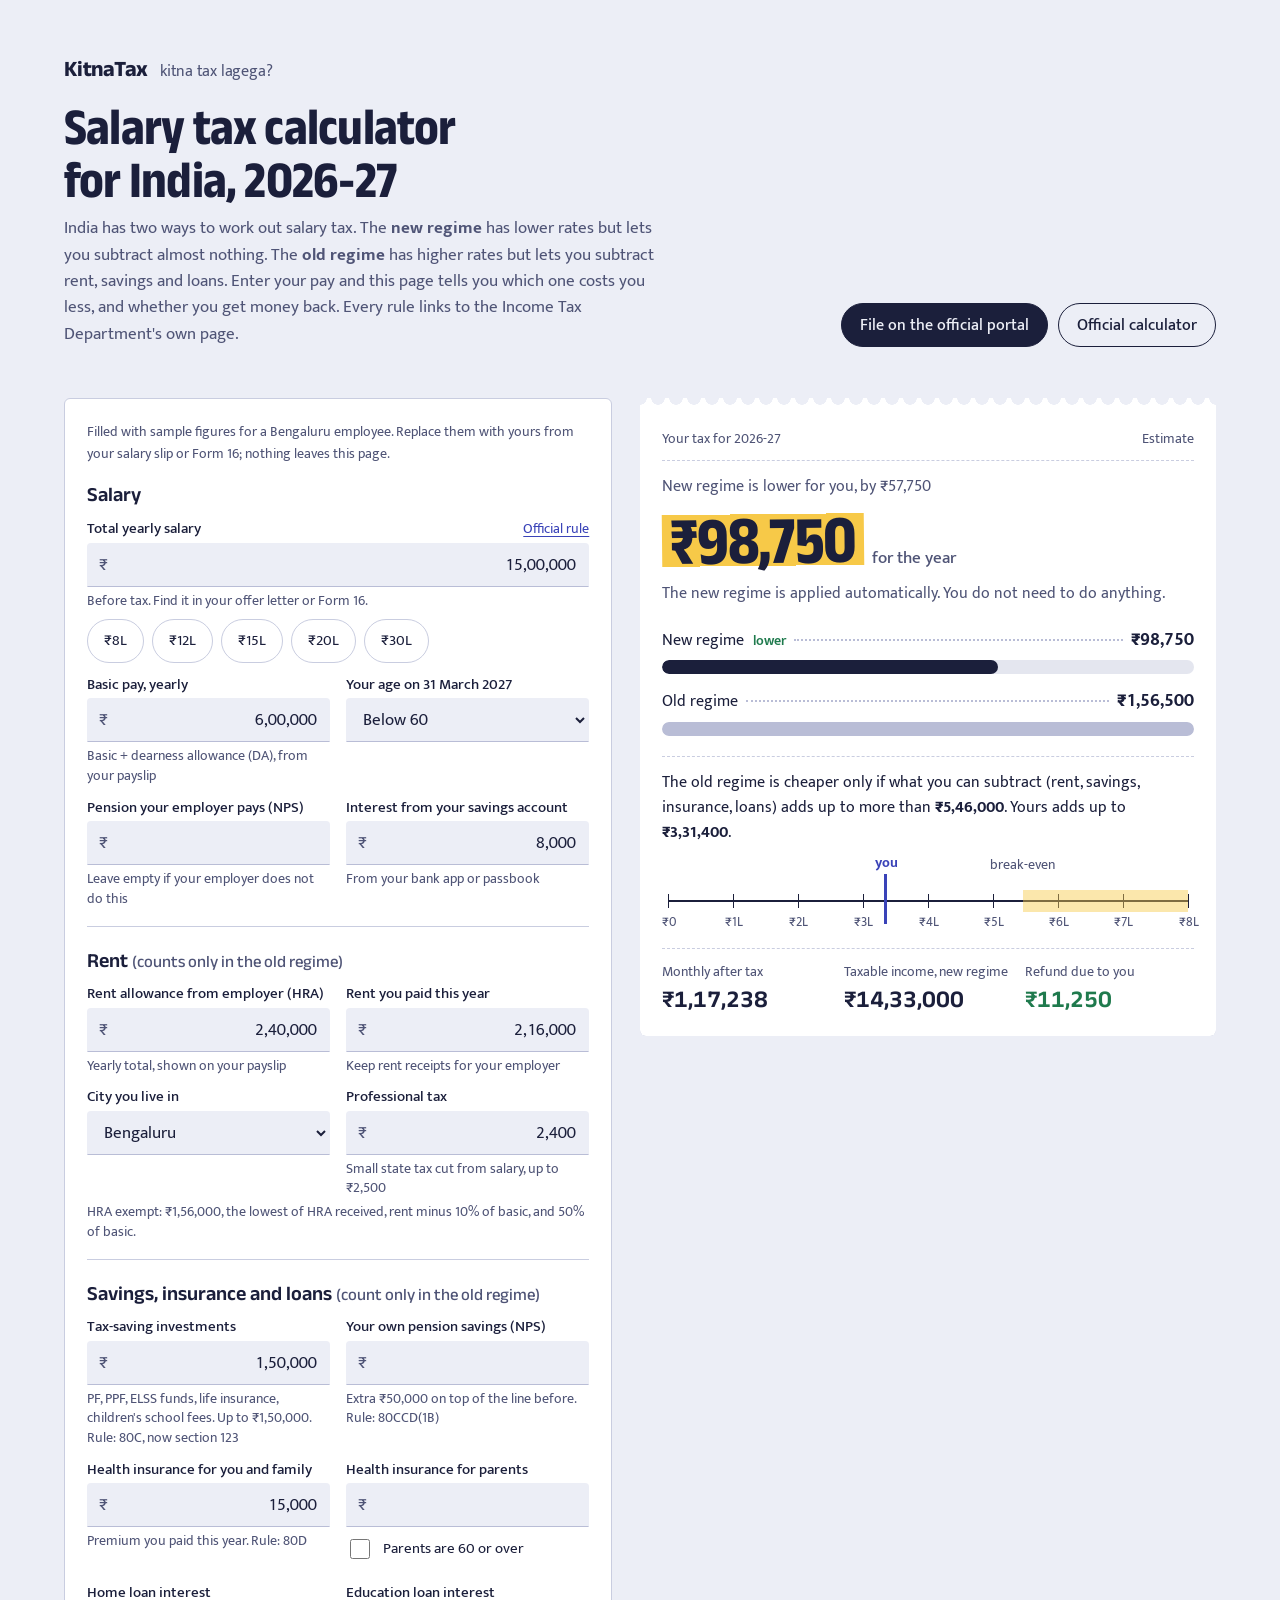
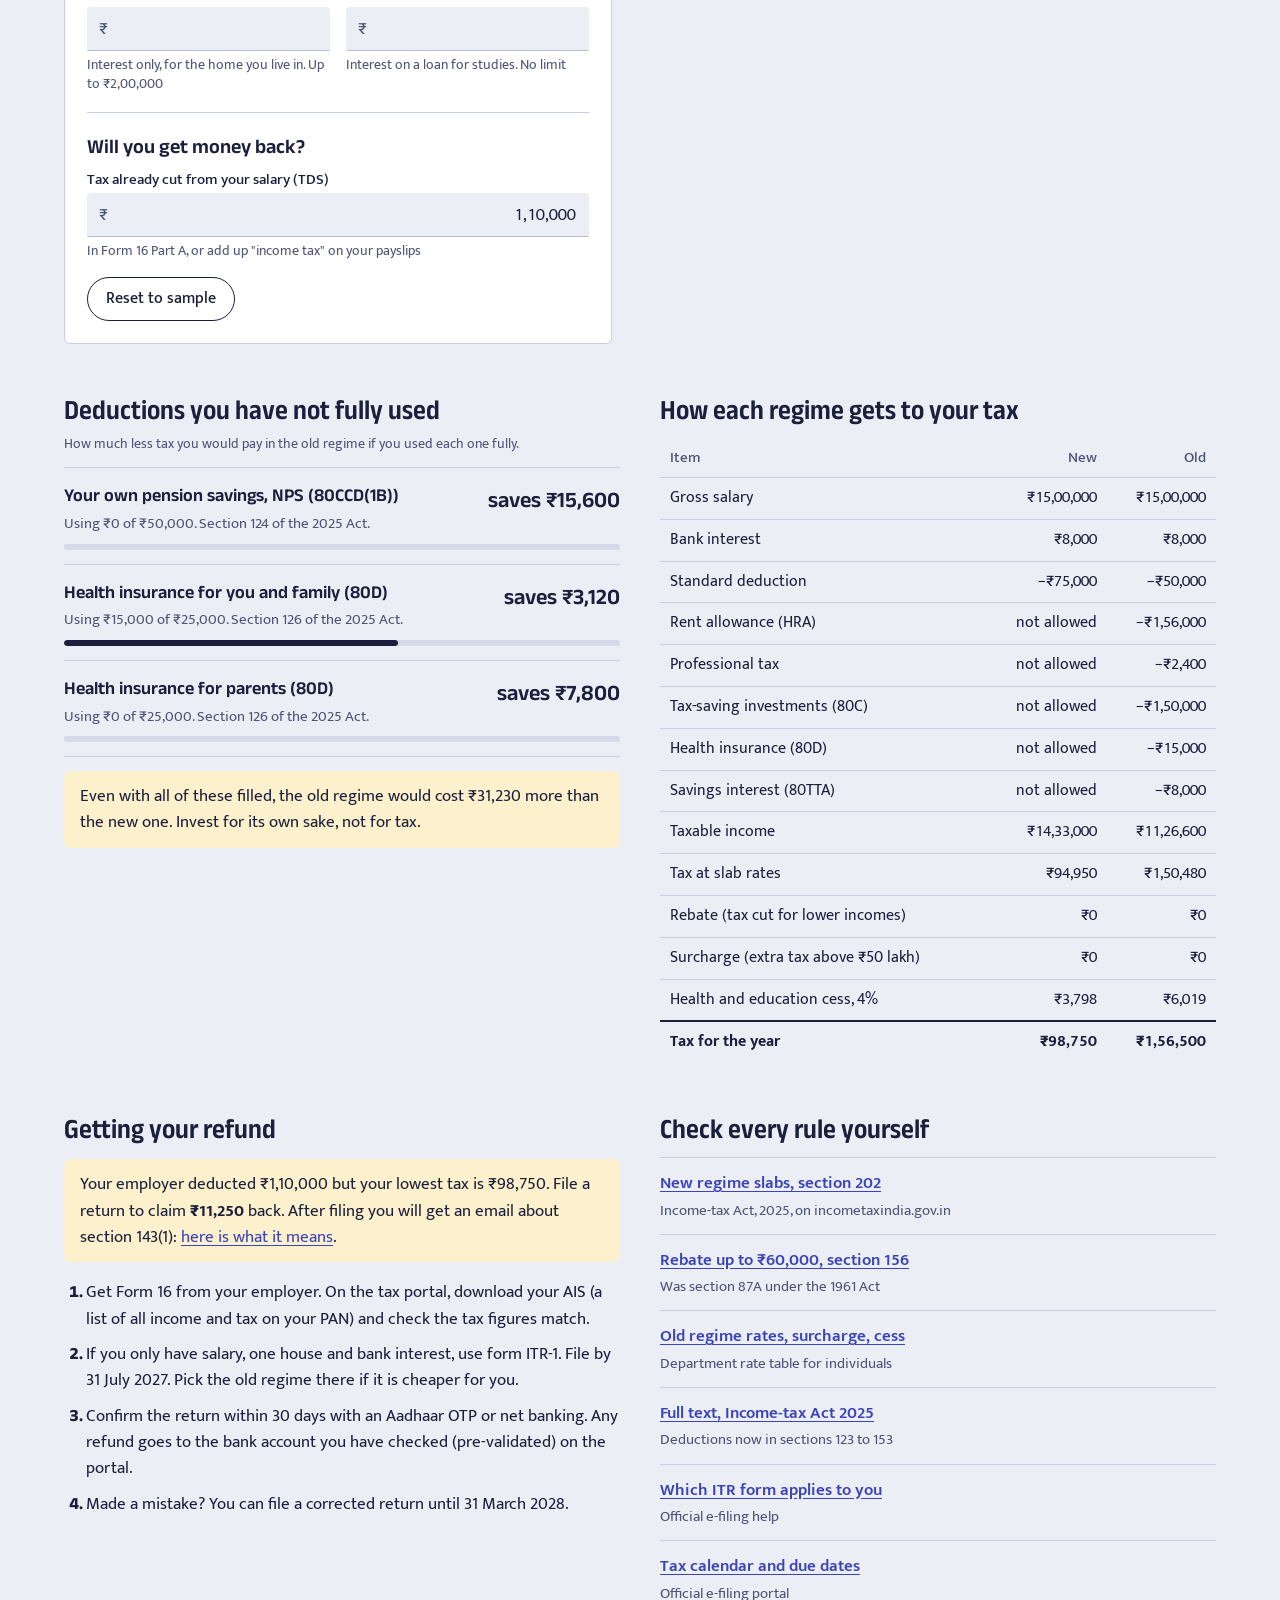
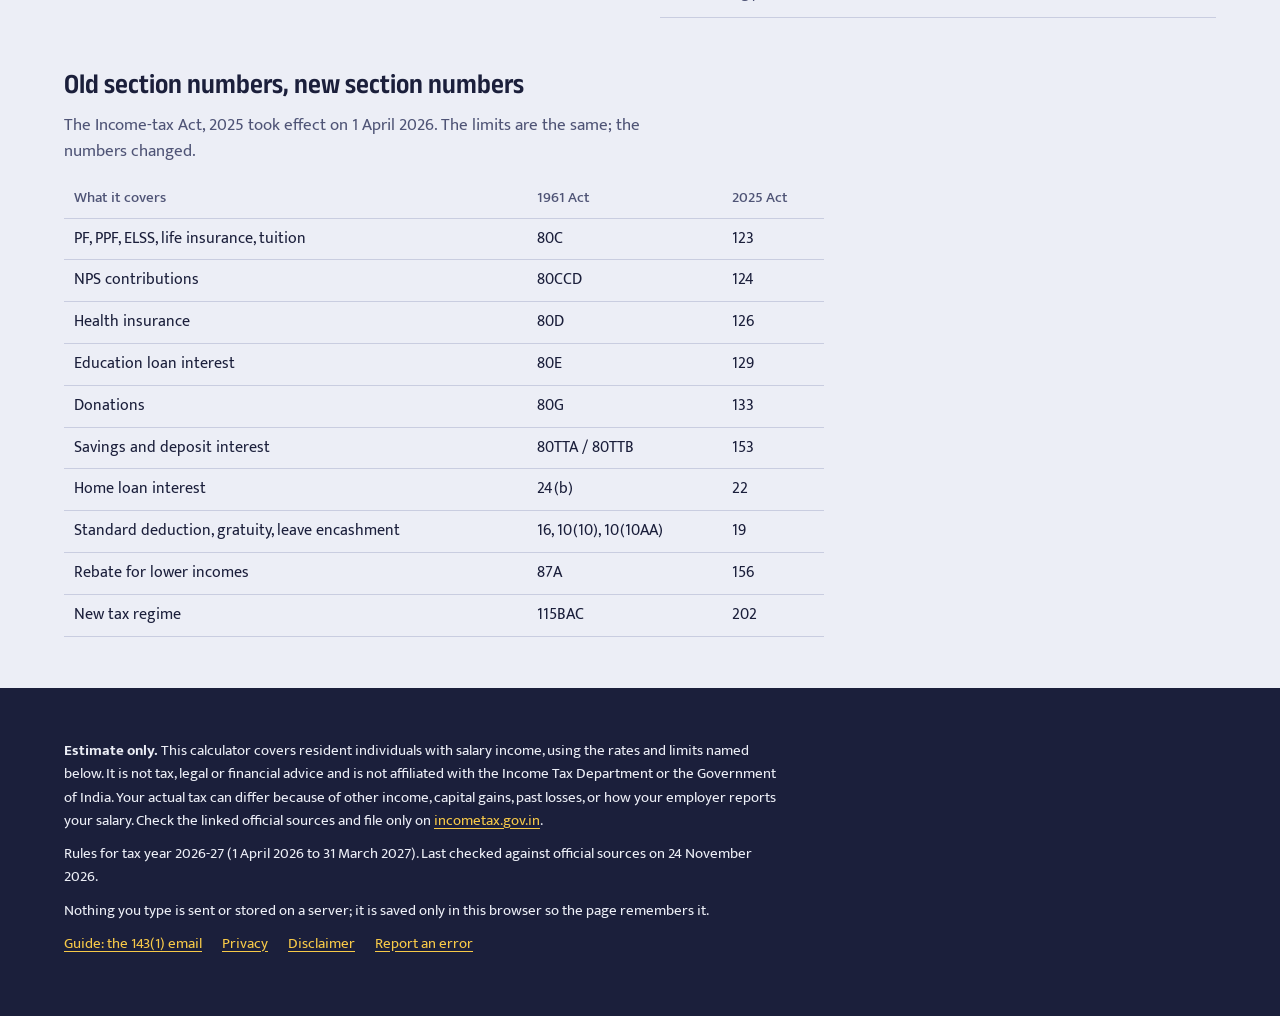
==== index.html @ e837cdbf "Launch KitnaTax: salary tax calculator for India, 2026-27 Static site: new vs old regime calculator," ====
<!DOCTYPE html>
<html lang="en-IN">
<head>
<meta charset="utf-8">
<meta name="viewport" content="width=device-width, initial-scale=1">
<title>KitnaTax: salary tax calculator 2026-27</title>
<meta name="description" content="Income tax calculator for salaried people in India, tax year 2026-27. Compare old and new regime, find deductions you are missing, check your refund. Every rule linked to the official source.">
<link rel="canonical" href="https://kitnatax.pages.dev/">
<link rel="icon" href="assets/favicon.svg" type="image/svg+xml">
<meta name="theme-color" content="#1b1f3b">
<meta property="og:type" content="website">
<meta property="og:site_name" content="KitnaTax">
<meta property="og:title" content="Salary tax calculator for India, 2026-27: old vs new regime">
<meta property="og:description" content="Which regime costs you less, which deductions you are missing, and whether you get a refund. Every rule linked to the official source.">
<meta property="og:url" content="https://kitnatax.pages.dev/">
<meta name="twitter:card" content="summary">
<!-- Google Search Console: paste the verification tag here at launch, e.g. <meta name="google-site-verification" content="..."> -->
<script type="application/ld+json">{"@context":"https://schema.org","@type":"WebApplication","name":"KitnaTax","url":"https://kitnatax.pages.dev/","applicationCategory":"FinanceApplication","operatingSystem":"Any","offers":{"@type":"Offer","price":"0","priceCurrency":"INR"},"description":"Income tax calculator for salaried people in India: old vs new regime, deductions, refund check."}</script>
<link rel="preload" href="assets/fonts/mukta-latin-400-normal.woff2" as="font" type="font/woff2" crossorigin>
<link rel="stylesheet" href="assets/fonts.css">
<style>
/* VOICE work: a money tool for Indian salaried people, exact and calm
   IDEA a salary slip: the live result is printed as a payslip with a perforated edge, dotted leaders and one highlighter stroke
   PICTURE the slip comparing both regimes, plus the break-even ruler showing where your deductions sit
   COLOUR lavender-grey ground (the ₹100 note), white slip, indigo ink, ₹200-note yellow as the single highlighter
   TYPE Anek Latin (Ek Type, Mumbai) for headings and figures, Mukta (Ek Type) for text
   LAYOUT laptop: inputs left, slip right and sticky; phone: title, slip, inputs */
:root{color-scheme:light dark;--bg:light-dark(#eceef6,#151729);--ink:light-dark(#1b1f3b,#e8e9f4);--panel:light-dark(#ffffff,#1f2238);--line:light-dark(#c9cde0,#373b5c);--mute:light-dark(#4f5476,#a9adc9);--hl:light-dark(#f7c948,#c99a12);--hlInk:#1b1f3b;--accInk:light-dark(#3a43b8,#a9b0ff);--quiet:light-dark(#b9bdd6,#4a4f75);--good:light-dark(#1f7a4d,#6fd3a0);--bad:light-dark(#b3261e,#ff8f86)}
:root[data-theme=light]{color-scheme:light}:root[data-theme=dark]{color-scheme:dark}
*{box-sizing:border-box;min-width:0}
html{scroll-padding-top:24px}
body{margin:0;background:var(--bg);color:var(--ink);font:17px/1.55 Mukta,"Anek Latin",system-ui,-apple-system,"Segoe UI",sans-serif;overflow-x:clip}
a{color:var(--accInk);text-underline-offset:3px}
.band{padding:clamp(24px,4vw,56px) max(5vw,16px)}
.wrap{max-width:1240px;margin:0 auto}
header.band{padding-bottom:0}
h1,h2,h3,.big,.figs b,.opp .amt,legend{font-family:"Anek Latin",Mukta,"Anek Latin",system-ui,sans-serif}
.brand{font-family:"Anek Latin",Mukta,sans-serif;font-weight:700;font-size:22px;margin:0 0 14px;letter-spacing:-.01em}
.brand span{font-family:Mukta,sans-serif;font-weight:400;font-size:16px;color:var(--mute);margin-left:8px}
h1{font-size:clamp(34px,4.6vw,52px);font-weight:700;font-stretch:88%;line-height:1.02;letter-spacing:-.015em;margin:0 0 10px;text-wrap:balance;max-width:16ch}
h2{font-size:28px;font-weight:600;font-stretch:90%;line-height:1.1;margin:0 0 12px;text-wrap:balance}
h3{font-size:18px;font-weight:600;margin:0 0 2px}
.lede{max-width:60ch;margin:0;color:var(--mute)}
.top{display:flex;flex-wrap:wrap;justify-content:space-between;align-items:end;gap:16px 32px}
.portal{display:flex;flex-wrap:wrap;gap:10px}
.btn{display:inline-flex;align-items:center;min-height:44px;padding:0 18px;border-radius:22px;border:1.5px solid var(--ink);color:var(--ink);text-decoration:none;font:500 16px Mukta,"Anek Latin",system-ui,sans-serif;background:transparent;cursor:pointer}
.btn.solid{background:var(--ink);color:var(--bg)}
.btn:hover{background:color-mix(in srgb,var(--ink) 8%,transparent)}
.btn.solid:hover{background:color-mix(in srgb,var(--ink) 85%,var(--bg))}
.btn:focus-visible,input:focus-visible,select:focus-visible,a:focus-visible,button:focus-visible{outline:3px solid var(--accInk);outline-offset:2px}
.tool{display:grid;grid-template-columns:minmax(0,1fr) minmax(0,1.05fr);gap:28px;align-items:start}
.panel{background:var(--panel);border-radius:6px;padding:22px}
form.panel{border:1px solid var(--line)}
fieldset{border:0;margin:0 0 18px;padding:0 0 18px;border-bottom:1px solid var(--line)}
fieldset:last-of-type{border-bottom:0;margin-bottom:0;padding-bottom:0}
legend{font-weight:600;font-size:20px;padding:0;margin-bottom:8px}
.grid2{display:grid;grid-template-columns:repeat(2,minmax(0,1fr));gap:12px 16px}
label{display:block;font-size:15px;font-weight:500;line-height:1.3}
.lab{display:flex;justify-content:space-between;gap:8px;align-items:baseline}
.lab a{font-size:14px;font-weight:400;white-space:nowrap}
.field{position:relative;margin-top:4px}
.field span{position:absolute;left:12px;top:50%;transform:translateY(-50%);color:var(--mute)}
input[type=text],select{width:100%;min-height:44px;font:17px Mukta,"Anek Latin",system-ui,sans-serif;color:var(--ink);background:var(--bg);border:1px solid transparent;border-bottom:1.5px solid var(--quiet);border-radius:4px 4px 0 0;padding:6px 12px;font-variant-numeric:tabular-nums}
input[type=text]:hover,select:hover{border-bottom-color:var(--ink)}
.field input{padding-left:28px;text-align:right}
.hint{font-size:14px;color:var(--mute);margin:4px 0 0;line-height:1.4}
.presets{display:flex;flex-wrap:wrap;gap:8px;margin-top:8px}
.presets button{min-height:44px;padding:0 16px;border-radius:22px;border:1px solid var(--line);background:transparent;color:var(--ink);font:15px Mukta,"Anek Latin",system-ui,sans-serif;cursor:pointer}
.presets button:hover{border-color:var(--ink)}
.check{display:flex;gap:10px;align-items:center;min-height:44px;font-size:15px;font-weight:400}
.check input{width:20px;height:20px;accent-color:var(--ink)}
.sample{font-size:14px;color:var(--mute);margin:0 0 14px}
.readout{position:sticky;top:16px;padding-top:30px;filter:drop-shadow(0 1px 0 var(--line)) drop-shadow(0 10px 24px color-mix(in srgb,var(--ink) 10%,transparent));-webkit-mask:radial-gradient(circle 7px at 9px 0,transparent 6.5px,#000 7px) -9px 0/18px 100% repeat-x;mask:radial-gradient(circle 7px at 9px 0,transparent 6.5px,#000 7px) -9px 0/18px 100% repeat-x}
.slipHead{display:flex;justify-content:space-between;gap:12px;font-size:14px;color:var(--mute);border-bottom:1.5px dashed var(--line);padding-bottom:10px;margin-bottom:14px}
.verdict{font-size:16px;color:var(--mute);margin:0}
.big{font-size:clamp(40px,6vw,68px);font-weight:700;font-stretch:85%;line-height:1;letter-spacing:-.02em;margin:6px 0 8px;white-space:nowrap}
.big .mark{background:linear-gradient(transparent 12%,var(--hl) 12%,var(--hl) 88%,transparent 88%);color:var(--hlInk);padding:0 .12em;border-radius:3px;-webkit-box-decoration-break:clone;box-decoration-break:clone;transform:rotate(-.6deg);display:inline-block}
.big small{font:500 17px Mukta,"Anek Latin",system-ui,sans-serif;letter-spacing:0;color:var(--mute);margin-left:8px}
.bars{margin:20px 0 6px;display:grid;gap:14px}
.bar .row{display:flex;align-items:baseline;gap:8px;font-size:16px;margin-bottom:6px}
.bar .row span{white-space:nowrap}
.bar .row::after{content:"";order:1;flex:1;border-bottom:2px dotted var(--quiet);transform:translateY(-4px)}
.bar b{order:2;white-space:nowrap;font-variant-numeric:tabular-nums;font-size:18px}
.track{height:14px;background:color-mix(in srgb,var(--line) 50%,transparent);border-radius:7px;overflow:hidden}
.fill{height:100%;background:var(--quiet);border-radius:7px;transition:width .4s cubic-bezier(.2,.7,.2,1)}
.bar.win .fill{background:var(--ink)}
.bar.win .row span::after{content:" lower";font-size:14px;color:var(--good);font-weight:600;margin-left:6px}
.figs{display:grid;grid-template-columns:repeat(auto-fit,minmax(9em,1fr));gap:12px;margin-top:18px;padding-top:14px;border-top:1.5px dashed var(--line)}
.figs div{font-size:14px;color:var(--mute);line-height:1.3}
.figs b{display:block;font-size:24px;font-weight:600;color:var(--ink);white-space:nowrap;font-variant-numeric:tabular-nums;margin-top:2px}
.figs b.pos{color:var(--good)}
.figs b.neg{color:var(--bad)}
.scale{margin-top:20px;padding-top:14px;border-top:1.5px dashed var(--line)}
.scale p{margin:0 0 34px;font-size:16px}
.ruler{position:relative;height:44px;margin:0 6px 24px}
.ruler .base{position:absolute;left:0;right:0;top:20px;height:2px;background:var(--ink)}
.ruler .tick{position:absolute;top:14px;width:1px;height:14px;background:var(--ink)}
.ruler .tick i{position:absolute;top:18px;left:50%;transform:translateX(-50%);font-style:normal;font-size:13px;color:var(--mute);white-space:nowrap}
.ruler .zone{position:absolute;top:10px;height:22px;background:color-mix(in srgb,var(--hl) 45%,transparent)}
.ruler .you{position:absolute;top:-6px;width:0;height:50px;border-left:3px solid var(--accInk);transition:left .4s cubic-bezier(.2,.7,.2,1)}
.ruler .you i{position:absolute;top:-22px;left:0;transform:translateX(-50%);font-style:normal;font-size:14px;font-weight:700;color:var(--accInk);white-space:nowrap}
.ruler .be{position:absolute;top:-26px;font-size:14px;color:var(--mute);white-space:nowrap;transform:translateX(-50%)}
table{width:100%;border-collapse:collapse;font-size:16px}
th,td{padding:8px 10px;border-bottom:1px solid var(--line);text-align:left;vertical-align:top}
th{font-weight:500;color:var(--mute);font-size:15px}
td.n,th.n{text-align:right;white-space:nowrap;font-variant-numeric:tabular-nums}
tr.tot td{font-weight:700;border-top:2px solid var(--ink);border-bottom:0}
.scroll{overflow-x:auto}
.cols{display:grid;grid-template-columns:repeat(2,minmax(0,1fr));gap:40px}
.opps{display:grid;border-top:1px solid var(--line)}
.opp{display:grid;grid-template-columns:minmax(0,1fr) auto;gap:4px 16px;padding:14px 0;border-bottom:1px solid var(--line)}
.opp .amt{font-weight:600;font-size:22px;white-space:nowrap;text-align:right}
.opp p{margin:0;font-size:15px;color:var(--mute)}
.meter{grid-column:1/-1;height:6px;background:color-mix(in srgb,var(--line) 60%,transparent);border-radius:3px;overflow:hidden;margin-top:4px}
.meter i{display:block;height:100%;background:var(--ink);border-radius:3px}
.note{padding:12px 16px;background:color-mix(in srgb,var(--hl) 28%,var(--panel));border-radius:6px;margin:14px 0 16px}
.links{display:grid;padding:0;margin:0;list-style:none;border-top:1px solid var(--line)}
.links li{padding:12px 0;border-bottom:1px solid var(--line)}
.links a{font-weight:600}
.links p{margin:2px 0 0;font-size:15px;color:var(--mute)}
ol.steps{padding-left:22px;margin:0}
ol.steps li{margin-bottom:8px}
ol.steps li::marker{font-family:"Anek Latin",sans-serif;font-weight:700}
.dark{background:#1b1f3b;color:#eceef6}
.dark a{color:#f7c948}
.dark p{max-width:80ch;font-size:15px;margin:0 0 10px}
footer{font-size:15px}
.foot{display:flex;flex-wrap:wrap;gap:8px 20px}
.stale{background:var(--hl);color:var(--hlInk);padding:12px max(5vw,16px);font-size:16px;font-weight:500}
.stale a{color:var(--hlInk)}
.dark .foot a{color:#f7c948}
@media(max-width:900px){.tool{grid-template-columns:minmax(0,1fr)}.readout{position:static;order:-1}.cols{grid-template-columns:minmax(0,1fr);gap:32px}}
@media(max-width:600px){.grid2{grid-template-columns:minmax(0,1fr)}.panel{padding:16px}.readout{padding-top:26px}table{font-size:14px}th,td{padding:6px 4px}.ruler .tick:nth-of-type(even) i{display:none}}
@media(prefers-reduced-motion:reduce){.fill,.ruler .you{transition:none}}
</style>
</head>
<body>
<header class="band"><div class="wrap top">
  <div>
    <p class="brand">KitnaTax <span>kitna tax lagega?</span></p>
    <h1>Salary tax calculator for India, 2026-27</h1>
    <p class="lede">India has two ways to work out salary tax. The <b>new regime</b> has lower rates but lets you subtract almost nothing. The <b>old regime</b> has higher rates but lets you subtract rent, savings and loans. Enter your pay and this page tells you which one costs you less, and whether you get money back. Every rule links to the Income Tax Department's own page.</p>
  </div>
  <div class="portal">
    <a class="btn solid" href="https://eportal.incometax.gov.in/iec/foservices/#/login" rel="noopener">File on the official portal</a>
    <a class="btn" href="https://eportal.incometax.gov.in/iec/foservices/#/TaxCalc/calculator" rel="noopener">Official calculator</a>
  </div>
</div></header>

<main>
<section class="band"><div class="wrap tool">
  <form class="panel" id="f" autocomplete="off">
    <p class="sample">Filled with sample figures for a Bengaluru employee. Replace them with yours from your salary slip or Form 16; nothing leaves this page.</p>
    <fieldset>
      <legend>Salary</legend>
      <div class="lab"><label for="gross">Total yearly salary</label><a href="https://www.incometaxindia.gov.in/w/section-19-206" rel="noopener">Official rule</a></div>
      <div class="field"><span>₹</span><input type="text" inputmode="numeric" maxlength="16" id="gross"></div>
      <p class="hint">Before tax. Find it in your offer letter or Form 16.</p>
      <div class="presets" id="presets"></div>
      <div class="grid2" style="margin-top:12px">
        <div><label for="basic">Basic pay, yearly</label><div class="field"><span>₹</span><input type="text" inputmode="numeric" maxlength="16" id="basic"></div><p class="hint">Basic + dearness allowance (DA), from your payslip</p></div>
        <div><label for="age">Your age on 31 March 2027</label><select id="age" style="margin-top:4px"><option value="below60">Below 60</option><option value="60to79">60 to 79</option><option value="80plus">80 or over</option></select></div>
        <div><label for="employerNps">Pension your employer pays (NPS)</label><div class="field"><span>₹</span><input type="text" inputmode="numeric" maxlength="16" id="employerNps"></div><p class="hint">Leave empty if your employer does not do this</p></div>
        <div><label for="interest">Interest from your savings account</label><div class="field"><span>₹</span><input type="text" inputmode="numeric" maxlength="16" id="interest"></div><p class="hint">From your bank app or passbook</p></div>
      </div>
    </fieldset>
    <fieldset>
      <legend>Rent <small style="font-weight:400;color:var(--mute)">(counts only in the old regime)</small></legend>
      <div class="grid2">
        <div><label for="hraReceived">Rent allowance from employer (HRA)</label><div class="field"><span>₹</span><input type="text" inputmode="numeric" maxlength="16" id="hraReceived"></div><p class="hint">Yearly total, shown on your payslip</p></div>
        <div><label for="rentPaid">Rent you paid this year</label><div class="field"><span>₹</span><input type="text" inputmode="numeric" maxlength="16" id="rentPaid"></div><p class="hint">Keep rent receipts for your employer</p></div>
        <div><label for="city">City you live in</label><select id="city" style="margin-top:4px"></select></div>
        <div><label for="profTax">Professional tax</label><div class="field"><span>₹</span><input type="text" inputmode="numeric" maxlength="16" id="profTax"></div><p class="hint">Small state tax cut from salary, up to ₹2,500</p></div>
      </div>
      <p class="hint" id="hraNote"></p>
    </fieldset>
    <fieldset>
      <legend>Savings, insurance and loans <small style="font-weight:400;color:var(--mute)">(count only in the old regime)</small></legend>
      <div class="grid2">
        <div><div class="lab"><label for="c80">Tax-saving investments</label></div><div class="field"><span>₹</span><input type="text" inputmode="numeric" maxlength="16" id="c80"></div><p class="hint">PF, PPF, ELSS funds, life insurance, children's school fees. Up to ₹1,50,000. Rule: 80C, now section 123</p></div>
        <div><label for="ownNps">Your own pension savings (NPS)</label><div class="field"><span>₹</span><input type="text" inputmode="numeric" maxlength="16" id="ownNps"></div><p class="hint">Extra ₹50,000 on top of the line before. Rule: 80CCD(1B)</p></div>
        <div><label for="healthSelf">Health insurance for you and family</label><div class="field"><span>₹</span><input type="text" inputmode="numeric" maxlength="16" id="healthSelf"></div><p class="hint">Premium you paid this year. Rule: 80D</p></div>
        <div><label for="healthParents">Health insurance for parents</label><div class="field"><span>₹</span><input type="text" inputmode="numeric" maxlength="16" id="healthParents"></div>
          <label class="check"><input type="checkbox" id="parentsSenior"> Parents are 60 or over</label></div>
        <div><label for="homeLoan">Home loan interest</label><div class="field"><span>₹</span><input type="text" inputmode="numeric" maxlength="16" id="homeLoan"></div><p class="hint">Interest only, for the home you live in. Up to ₹2,00,000</p></div>
        <div><label for="eduLoan">Education loan interest</label><div class="field"><span>₹</span><input type="text" inputmode="numeric" maxlength="16" id="eduLoan"></div><p class="hint">Interest on a loan for studies. No limit</p></div>
      </div>
    </fieldset>
    <fieldset>
      <legend>Will you get money back?</legend>
      <div class="lab"><label for="tds">Tax already cut from your salary (TDS)</label></div>
      <div class="field"><span>₹</span><input type="text" inputmode="numeric" maxlength="16" id="tds"></div><p class="hint">In Form 16 Part A, or add up "income tax" on your payslips</p>
    </fieldset>
    <div style="margin-top:16px"><button type="button" class="btn" id="reset">Reset to sample</button></div>
  </form>

  <div class="panel readout" role="region" aria-label="Your tax result" aria-live="polite">
    <div class="slipHead"><span>Your tax for 2026-27</span><span>Estimate</span></div>
    <p class="verdict" id="vLine"></p>
    <div class="big" id="vBig"></div>
    <p class="verdict" id="vSub"></p>
    <div class="bars" id="bars"></div>
    <div class="scale">
      <p id="beLine"></p>
      <div class="ruler" id="ruler"></div>
    </div>
    <div class="figs" id="figs"></div>
  </div>
</div></section>

<section class="band" style="padding-top:0"><div class="wrap cols">
  <div>
    <h2 id="oppTitle">Deductions you have not fully used</h2>
    <p class="hint" style="margin:-4px 0 14px">How much less tax you would pay in the old regime if you used each one fully.</p>
    <div class="opps" id="opps"></div>
  </div>
  <div>
    <h2>How each regime gets to your tax</h2>
    <div class="scroll"><table id="brk"></table></div>
  </div>
</div></section>

<section class="band" style="padding-top:0"><div class="wrap cols">
  <div>
    <h2>Getting your refund</h2>
    <div id="refundNote"></div>
    <ol class="steps">
      <li>Get Form 16 from your employer. On the tax portal, download your AIS (a list of all income and tax on your PAN) and check the tax figures match.</li>
      <li>If you only have salary, one house and bank interest, use form ITR-1. File by 31 July 2027. Pick the old regime there if it is cheaper for you.</li>
      <li>Confirm the return within 30 days with an Aadhaar OTP or net banking. Any refund goes to the bank account you have checked (pre-validated) on the portal.</li>
      <li>Made a mistake? You can file a corrected return until 31 March 2028.</li>
    </ol>
  </div>
  <div>
    <h2>Check every rule yourself</h2>
    <ul class="links">
      <li><a href="https://www.incometaxindia.gov.in/w/section-202-78" rel="noopener">New regime slabs, section 202</a><p>Income-tax Act, 2025, on incometaxindia.gov.in</p></li>
      <li><a href="https://www.incometaxindia.gov.in/w/section-156-88" rel="noopener">Rebate up to ₹60,000, section 156</a><p>Was section 87A under the 1961 Act</p></li>
      <li><a href="https://incometaxindia.gov.in/Documents/Left%20Menu/TAX%20RATES_Indvl.htm" rel="noopener">Old regime rates, surcharge, cess</a><p>Department rate table for individuals</p></li>
      <li><a href="https://www.incometaxindia.gov.in/income-tax-act-2025" rel="noopener">Full text, Income-tax Act 2025</a><p>Deductions now in sections 123 to 153</p></li>
      <li><a href="https://www.incometax.gov.in/iec/foportal/help/individual/return-applicable-1#returnsandforms" rel="noopener">Which ITR form applies to you</a><p>Official e-filing help</p></li>
      <li><a href="https://eportal.incometax.gov.in/iec/foservices/#/TaxCalc/calender" rel="noopener">Tax calendar and due dates</a><p>Official e-filing portal</p></li>
    </ul>
  </div>
</div></section>

<section class="band" style="padding-top:0"><div class="wrap">
  <h2>Old section numbers, new section numbers</h2>
  <p class="lede" style="margin-bottom:14px">The Income-tax Act, 2025 took effect on 1 April 2026. The limits are the same; the numbers changed.</p>
  <div class="scroll"><table style="max-width:760px">
    <thead><tr><th>What it covers</th><th>1961 Act</th><th>2025 Act</th></tr></thead>
    <tbody>
      <tr><td>PF, PPF, ELSS, life insurance, tuition</td><td>80C</td><td>123</td></tr>
      <tr><td>NPS contributions</td><td>80CCD</td><td>124</td></tr>
      <tr><td>Health insurance</td><td>80D</td><td>126</td></tr>
      <tr><td>Education loan interest</td><td>80E</td><td>129</td></tr>
      <tr><td>Donations</td><td>80G</td><td>133</td></tr>
      <tr><td>Savings and deposit interest</td><td>80TTA / 80TTB</td><td>153</td></tr>
      <tr><td>Home loan interest</td><td>24(b)</td><td>22</td></tr>
      <tr><td>Standard deduction, gratuity, leave encashment</td><td>16, 10(10), 10(10AA)</td><td>19</td></tr>
      <tr><td>Rebate for lower incomes</td><td>87A</td><td>156</td></tr>
      <tr><td>New tax regime</td><td>115BAC</td><td>202</td></tr>
    </tbody>
  </table></div>
</div></section>
</main>

<footer class="band dark"><div class="wrap">
  <p><b>Estimate only.</b> This calculator covers resident individuals with salary income, using the rates and limits named below. It is not tax, legal or financial advice and is not affiliated with the Income Tax Department or the Government of India. Your actual tax can differ because of other income, capital gains, past losses, or how your employer reports your salary. Check the linked official sources and file only on <a href="https://www.incometax.gov.in/iec/foportal/" rel="noopener">incometax.gov.in</a>.</p>
  <p id="fresh">Loading tax rules.</p>
  <p>Nothing you type is sent or stored on a server; it is saved only in this browser so the page remembers it.</p>
  <p class="foot"><a href="guides/intimation-143-1.html">Guide: the 143(1) email</a> <a href="privacy.html">Privacy</a> <a href="disclaimer.html">Disclaimer</a> <a href="#" data-report>Report an error</a></p>
</div></footer>

<script src="assets/site.js"></script>
<script src="engine.js"></script>
<script>
{
  const E = window.TaxEngine;
  window.SITE_RULES.then(json => boot(E.addRules(json))).catch(() => { document.getElementById('vLine').textContent = 'Tax rules could not be loaded. Reload the page to try again.'; });
  function boot(R) {
  const money = ['gross','basic','employerNps','interest','hraReceived','rentPaid','profTax','c80','ownNps','healthSelf','healthParents','homeLoan','eduLoan','tds'];
  const SAMPLE = {gross:1500000,basic:600000,employerNps:0,interest:8000,hraReceived:240000,rentPaid:216000,profTax:2400,c80:150000,ownNps:0,healthSelf:15000,healthParents:0,homeLoan:0,eduLoan:0,tds:110000,age:'below60',city:'Bengaluru',parentsSenior:false};
  const $ = id => document.getElementById(id);
  const inr = v => (v < -0.5 ? '−₹' + Math.round(-v).toLocaleString('en-IN') : '₹' + (Math.round(v) || 0).toLocaleString('en-IN'));
  const lakh = v => v >= 100000 ? '₹' + (+(v / 100000).toFixed(2)).toLocaleString('en-IN') + 'L' : inr(v);
  const parse = s => Number(String(s).replace(/[^0-9.]/g, '')) || 0;

  $('city').innerHTML = R.metros.map(c => `<option>${String(c).replace(/[&<>"']/g, '')}</option>`).join('') + '<option value="other">Any other city</option>';
  $('presets').innerHTML = [800000, 1200000, 1500000, 2000000, 3000000].map(v => `<button type="button" data-v="${v}">${lakh(v)}</button>`).join('');

  function load(d) {
    money.forEach(k => { $(k).value = d[k] ? Math.round(d[k]).toLocaleString('en-IN') : ''; });
    $('age').value = d.age; $('city').value = d.city; $('parentsSenior').checked = !!d.parentsSenior;
  }
  function read() {
    const d = {};
    money.forEach(k => { d[k] = parse($(k).value); });
    d.age = $('age').value; d.city = $('city').value; d.parentsSenior = $('parentsSenior').checked;
    d.metro = d.city !== 'other';
    return d;
  }

  function render() {
    const d = read();
    try { localStorage.setItem('stx-' + R.year, JSON.stringify(d)); } catch (e) {}
    const r = E.calculate(d, R.year);
    const nw = r.newRegime.total, od = r.oldRegime.total, best = r.best;
    const bestName = best === 'new' ? 'New regime' : 'Old regime';
    $('vLine').textContent = r.saving === 0 ? 'Both regimes give the same tax' : `${bestName} is lower for you, by ${inr(r.saving)}`;
    $('vBig').innerHTML = `<span class="mark">${inr(Math.min(nw, od))}</span><small>for the year</small>`;
    $('vSub').textContent = best === 'new'
      ? 'The new regime is applied automatically. You do not need to do anything.'
      : 'Tell your employer you want the old regime, and pick it again when you file your tax return.';
    if (r.oldRebateCliff && best === 'old') $('vSub').textContent += ` Your old-regime taxable income is just over ₹5,00,000, where the old regime's rebate stops with no relief. Another ${inr(r.oldRegime.taxable - 500000)} of deductions would cut that tax to nil.`;
    const max = Math.max(nw, od, 1);
    $('bars').innerHTML = [['New regime', nw, best === 'new'], ['Old regime', od, best === 'old']].map(([n, v, w]) =>
      `<div class="bar${w && r.saving ? ' win' : ''}"><div class="row"><span>${n}</span><b>${inr(v)}</b></div><div class="track"><div class="fill" style="width:${Math.max(0.5, v / max * 100)}%"></div></div></div>`).join('');

    // Break-even scale
    const yours = r.oldRegime.lines.filter(l => l[1] < 0 && l[0] !== 'Standard deduction').reduce((s, l) => s - l[1], 0);
    const be = r.breakEven;
    const top = Math.max(300000, (be || 0) * 1.35, yours * 1.2);
    const step = top > 1500000 ? 500000 : top > 800000 ? 200000 : 100000;
    const scaleMax = Math.ceil(top / step) * step;
    const pct = v => Math.min(100, v / scaleMax * 100);
    let ticks = '';
    for (let v = 0; v <= scaleMax; v += step) ticks += `<span class="tick" style="left:${pct(v)}%"><i>${v ? lakh(v) : '₹0'}</i></span>`;
    $('beLine').innerHTML = be === 0
      ? 'The old regime is already as cheap as the new one, even with nothing subtracted.'
      : be === null ? 'At this income the new regime is cheaper whatever you subtract.'
      : `The old regime is cheaper only if what you can subtract (rent, savings, insurance, loans) adds up to more than <b>${inr(be)}</b>. Yours adds up to <b>${inr(yours)}</b>.`;
    $('ruler').innerHTML = `<span class="base"></span>${ticks}` +
      (be ? `<span class="zone" style="left:${pct(be)}%;right:0"></span><span class="be" style="left:${pct(be)}%">break-even</span>` : '') +
      `<span class="you" style="left:${pct(yours)}%"><i>you</i></span>`;

    const ref = r.refund;
    $('figs').innerHTML = `<div>Monthly after tax<b>${inr(r.monthlyTakeHome)}</b></div>` +
      `<div>Taxable income, ${best} regime<b>${inr(r[best + 'Regime'].taxable)}</b></div>` +
      (ref === null ? '<div>Refund or balance<b>Enter TDS</b></div>'
        : `<div>${ref >= 0 ? 'Refund due to you' : 'Still to pay'}<b class="${ref >= 0 ? 'pos' : 'neg'}">${inr(Math.abs(ref))}</b></div>`);

    // Opportunities
    const opps = r.opportunities.filter(o => o.gap > 0);
    const oldWinsAnyway = opps.reduce((s, o) => s + o.saves, 0);
    $('opps').innerHTML = (opps.length ? opps.map(o => `<div class="opp"><div><h3>${o.name}</h3><p>Using ${inr(o.used)} of ${inr(o.limit)}. Section ${o.newSec} of the 2025 Act.</p></div><div class="amt">${o.saves ? 'saves ' + inr(o.saves) : 'saves ₹0'}</div><div class="meter"><i style="width:${o.used / o.limit * 100}%"></i></div></div>`).join('')
      : '<p class="note">You are using every capped deduction this calculator covers.</p>') +
      (best === 'new' && od - oldWinsAnyway > nw && opps.length ? `<p class="note">Even with all of these filled, the old regime would cost ${inr(od - oldWinsAnyway - nw)} more than the new one. Invest for its own sake, not for tax.</p>` : '');

    // Breakdown
    const labels = [...new Set([...r.oldRegime.lines, ...r.newRegime.lines].map(l => l[0]))];
    const get = (reg, k) => { const l = reg.lines.find(x => x[0] === k); return l ? l[1] : null; };
    const cell = v => v === null ? '<td class="n">not allowed</td>' : `<td class="n">${v < 0 ? '−' : ''}${inr(Math.abs(v))}</td>`;
    const rows = labels.filter(k => get(r.oldRegime, k) || get(r.newRegime, k)).map(k => `<tr><td>${k}</td>${cell(get(r.newRegime, k))}${cell(get(r.oldRegime, k))}</tr>`).join('');
    const tr = (k, f) => `<tr><td>${k}</td><td class="n">${inr(f(r.newRegime))}</td><td class="n">${inr(f(r.oldRegime))}</td></tr>`;
    $('brk').innerHTML = `<thead><tr><th>Item</th><th class="n">New</th><th class="n">Old</th></tr></thead><tbody>${rows}` +
      tr('Taxable income', x => x.taxable) + tr('Tax at slab rates', x => x.slab) + tr('Rebate (tax cut for lower incomes)', x => -x.rebate) +
      tr('Surcharge (extra tax above ₹50 lakh)', x => x.surcharge) + tr('Health and education cess, 4%', x => x.cess) +
      `<tr class="tot"><td>Tax for the year</td><td class="n">${inr(nw)}</td><td class="n">${inr(od)}</td></tr></tbody>`;

    const hra = r.oldRegime.deductions.hra;
    $('hraNote').textContent = d.hraReceived && d.rentPaid
      ? `HRA exempt: ${inr(hra)}, the lowest of HRA received, rent minus 10% of basic, and ${d.metro ? '50' : '40'}% of basic.`
      : 'Enter HRA and rent to see your exemption. Bengaluru, Hyderabad, Pune and Ahmedabad count at 50% from April 2026.';
    $('refundNote').innerHTML = ref === null ? '<p class="note">Enter the TDS from Form 16 above to see whether you get money back.</p>'
      : ref >= 0 ? `<p class="note">Your employer deducted ${inr(d.tds)} but your lowest tax is ${inr(Math.min(nw, od))}. File a return to claim <b>${inr(ref)}</b> back. After filing you will get an email about section 143(1): <a href="guides/intimation-143-1.html">here is what it means</a>.</p>`
      : `<p class="note">TDS falls short by <b>${inr(-ref)}</b>. Pay it as self-assessment tax before filing, through <a href="https://eportal.incometax.gov.in/iec/foservices/#/tin/pre-login/e-pay-tax-prelogin/user-details" rel="noopener">e-Pay Tax</a>. If a demand arrives after filing, <a href="guides/intimation-143-1.html">this guide explains what to do</a>.</p>`;
  }

  let saved = null;
  try { saved = JSON.parse(localStorage.getItem('stx-' + R.year)); } catch (e) {}
  load(Object.assign({}, SAMPLE, saved || {}));
  render();

  $('f').addEventListener('input', render);
  $('f').addEventListener('change', render);
  $('f').addEventListener('submit', e => e.preventDefault());
  $('f').addEventListener('focusout', e => { if (money.includes(e.target.id)) { const v = parse(e.target.value); e.target.value = v ? v.toLocaleString('en-IN') : ''; } });
  $('presets').addEventListener('click', e => { const v = e.target.dataset.v; if (!v) return; $('gross').value = (+v).toLocaleString('en-IN'); $('basic').value = (v * 0.4).toLocaleString('en-IN'); render(); });
  $('reset').addEventListener('click', () => { load(SAMPLE); render(); });
  }
}
</script>
</body>
</html>
---- assets/fonts.css ----
/* Self-hosted fonts (SIL Open Font License, see fonts/OFL-*.txt). Anek Latin also supplies the ₹ sign. */
@font-face{font-family:'Anek Latin';font-style:normal;font-display:swap;font-weight:500 700;font-stretch:85% 100%;src:url(fonts/anek-latin.woff2) format('woff2');unicode-range:U+0000-00FF,U+0131,U+0152-0153,U+02BB-02BC,U+02C6,U+02DA,U+02DC,U+0304,U+0308,U+0329,U+2000-206F,U+20AC,U+2122,U+2191,U+2193,U+2212,U+2215,U+FEFF,U+FFFD}
@font-face{font-family:'Anek Latin';font-style:normal;font-display:swap;font-weight:500 700;font-stretch:85% 100%;src:url(fonts/anek-rupee.woff2) format('woff2');unicode-range:U+20B9}
@font-face{font-family:'Mukta';font-style:normal;font-display:swap;font-weight:400;src:url(fonts/mukta-latin-400-normal.woff2) format('woff2');unicode-range:U+0000-00FF,U+0131,U+0152-0153,U+02BB-02BC,U+02C6,U+02DA,U+02DC,U+0304,U+0308,U+0329,U+2000-206F,U+20AC,U+2122,U+2191,U+2193,U+2212,U+2215,U+FEFF,U+FFFD}
@font-face{font-family:'Mukta';font-style:normal;font-display:swap;font-weight:500;src:url(fonts/mukta-latin-500-normal.woff2) format('woff2');unicode-range:U+0000-00FF,U+0131,U+0152-0153,U+02BB-02BC,U+02C6,U+02DA,U+02DC,U+0304,U+0308,U+0329,U+2000-206F,U+20AC,U+2122,U+2191,U+2193,U+2212,U+2215,U+FEFF,U+FFFD}
@font-face{font-family:'Mukta';font-style:normal;font-display:swap;font-weight:600;src:url(fonts/mukta-latin-600-normal.woff2) format('woff2');unicode-range:U+0000-00FF,U+0131,U+0152-0153,U+02BB-02BC,U+02C6,U+02DA,U+02DC,U+0304,U+0308,U+0329,U+2000-206F,U+20AC,U+2122,U+2191,U+2193,U+2212,U+2215,U+FEFF,U+FFFD}
@font-face{font-family:'Mukta';font-style:normal;font-display:swap;font-weight:700;src:url(fonts/mukta-latin-700-normal.woff2) format('woff2');unicode-range:U+0000-00FF,U+0131,U+0152-0153,U+02BB-02BC,U+02C6,U+02DA,U+02DC,U+0304,U+0308,U+0329,U+2000-206F,U+20AC,U+2122,U+2191,U+2193,U+2212,U+2215,U+FEFF,U+FFFD}
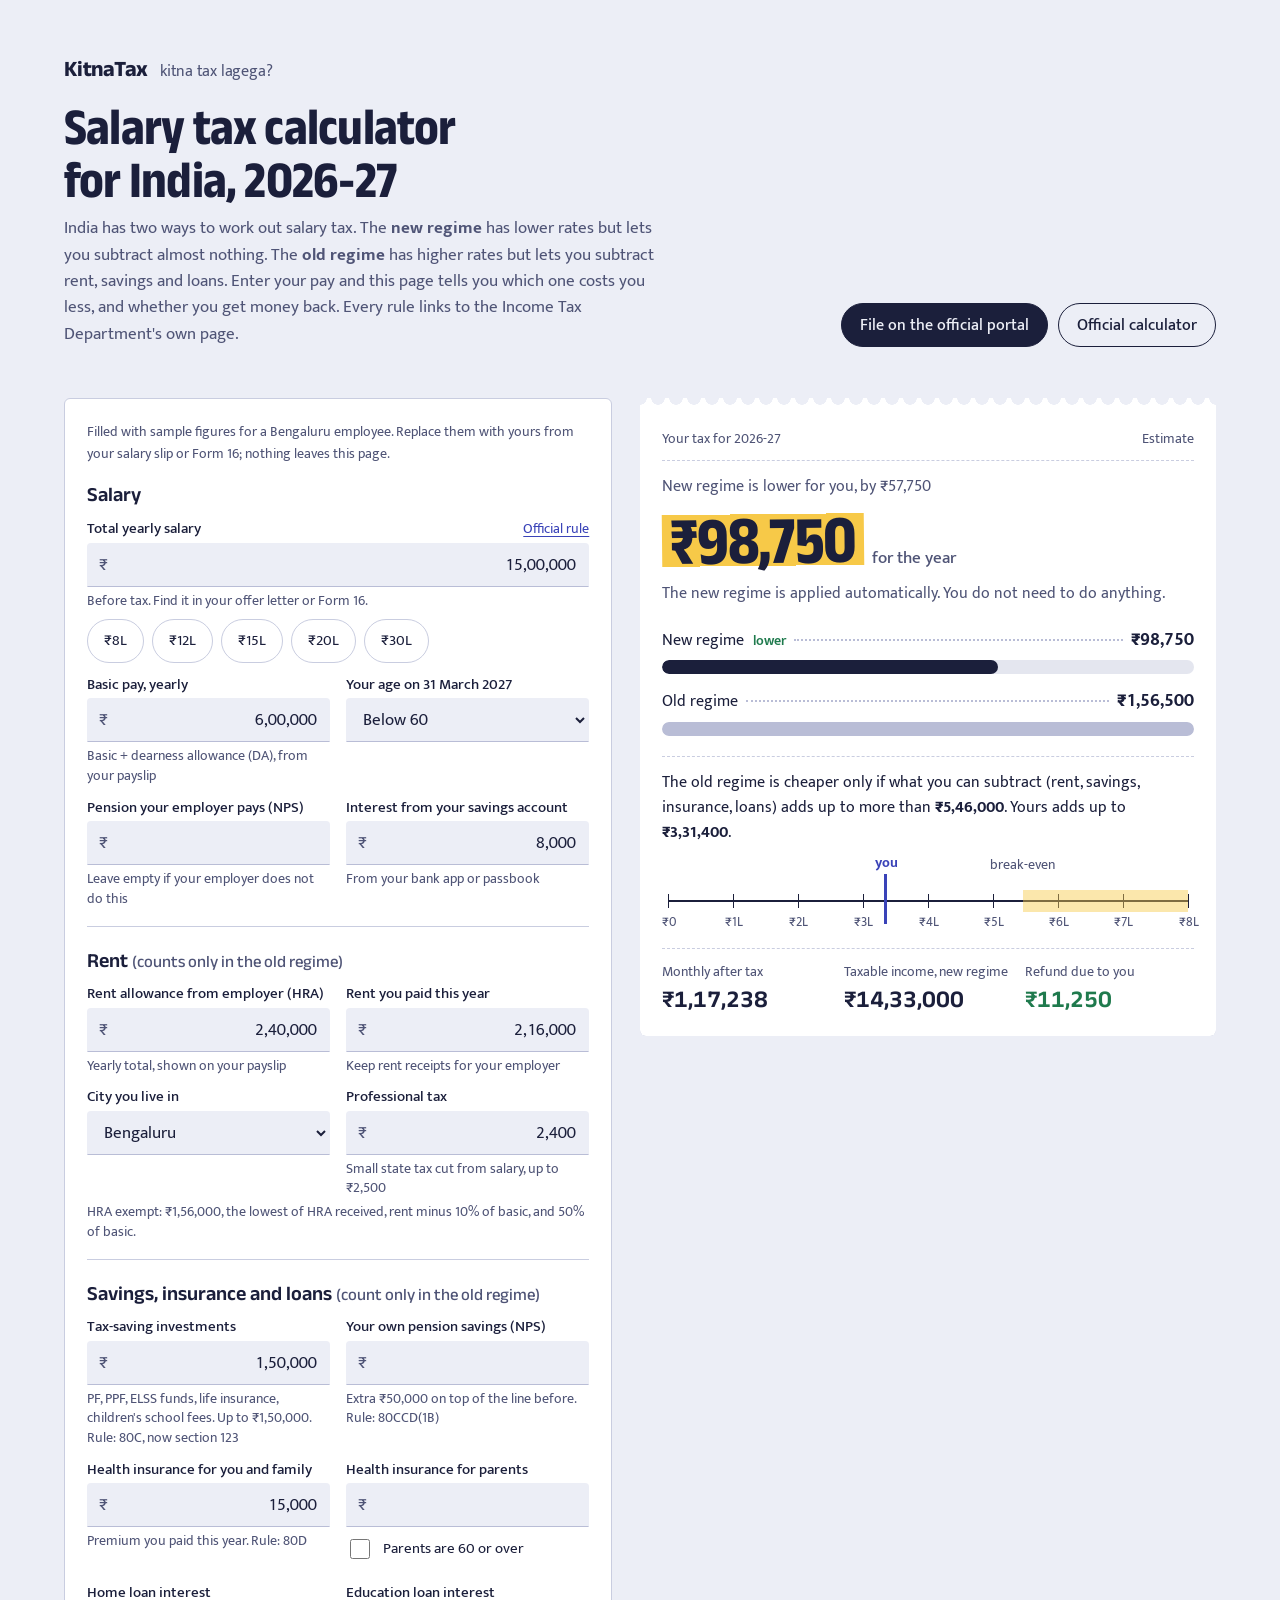
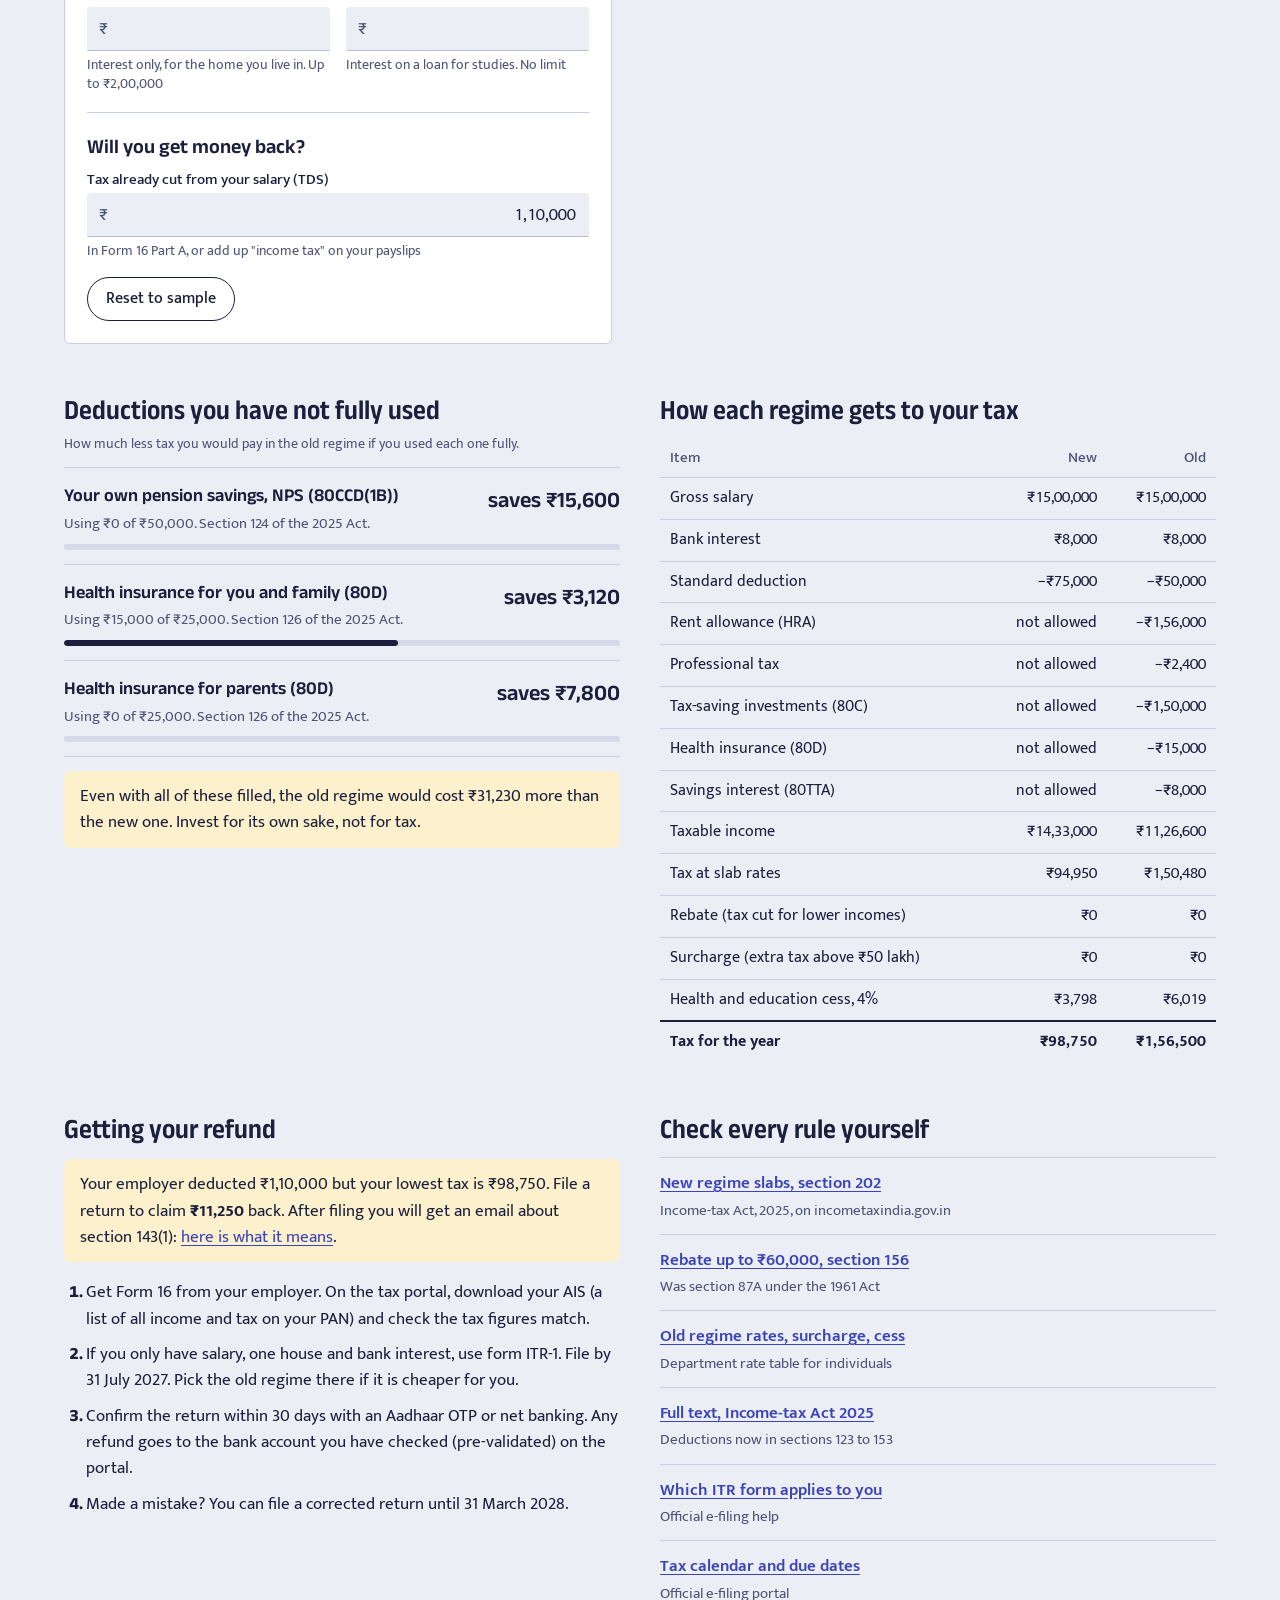
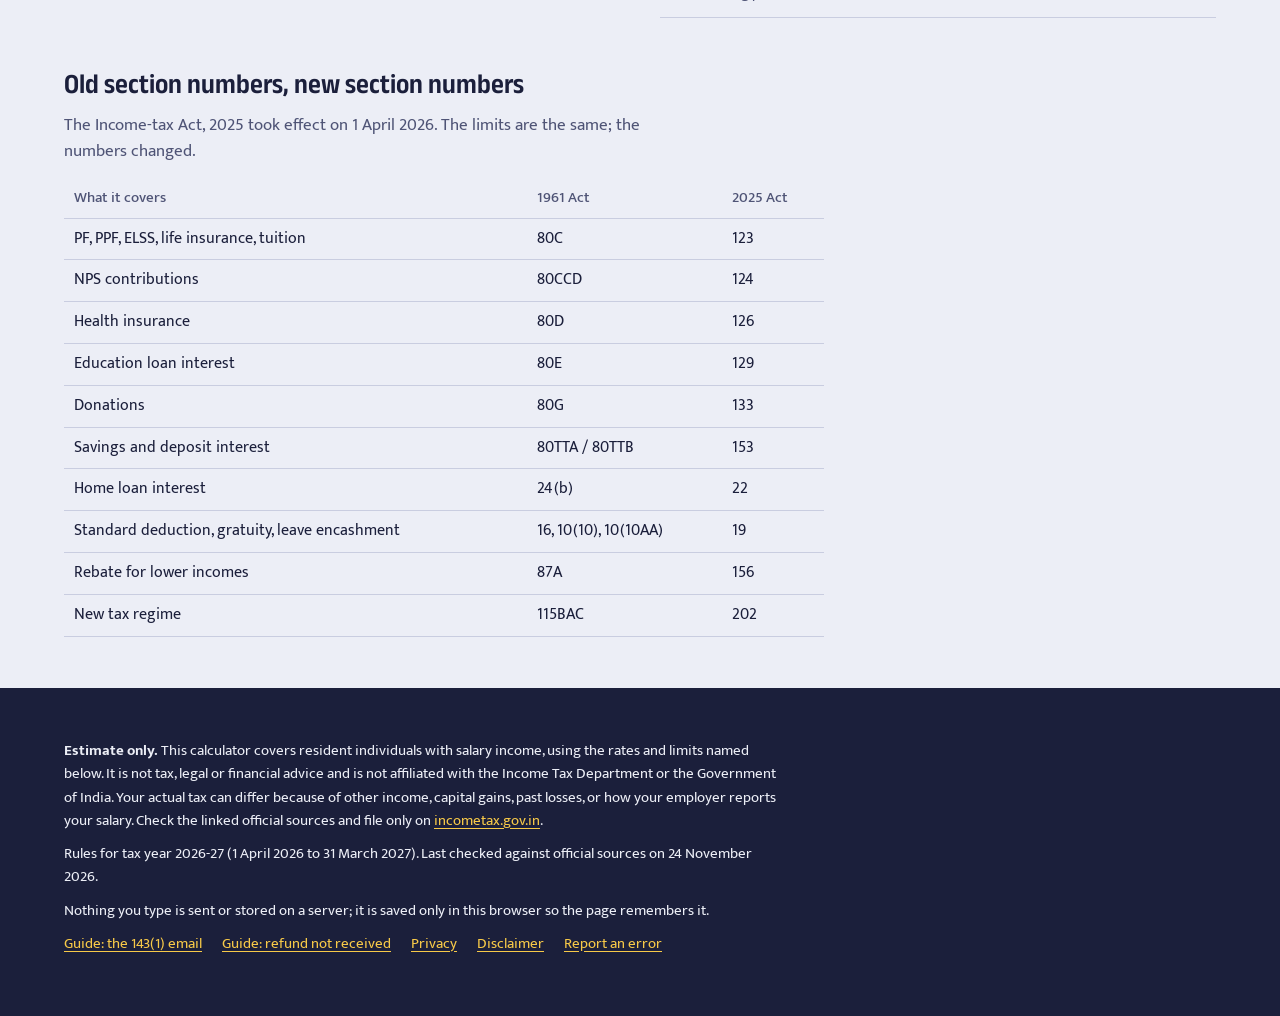
==== commit 4f19327e: "Add guide 2: income tax refund not received Status picker with the fix for each of five refund state" ====
--- a/index.html
+++ b/index.html
@@ -236,7 +236,7 @@
     <ul class="links">
       <li><a href="https://www.incometaxindia.gov.in/w/section-202-78" rel="noopener">New regime slabs, section 202</a><p>Income-tax Act, 2025, on incometaxindia.gov.in</p></li>
       <li><a href="https://www.incometaxindia.gov.in/w/section-156-88" rel="noopener">Rebate up to ₹60,000, section 156</a><p>Was section 87A under the 1961 Act</p></li>
-      <li><a href="https://incometaxindia.gov.in/Documents/Left%20Menu/TAX%20RATES_Indvl.htm" rel="noopener">Old regime rates, surcharge, cess</a><p>Department rate table for individuals</p></li>
+      <li><a href="https://www.incometaxindia.gov.in/w/%E2%80%8Btax-rates-1" rel="noopener">Old regime rates, surcharge, cess</a><p>Department rate table for individuals</p></li>
       <li><a href="https://www.incometaxindia.gov.in/income-tax-act-2025" rel="noopener">Full text, Income-tax Act 2025</a><p>Deductions now in sections 123 to 153</p></li>
       <li><a href="https://www.incometax.gov.in/iec/foportal/help/individual/return-applicable-1#returnsandforms" rel="noopener">Which ITR form applies to you</a><p>Official e-filing help</p></li>
       <li><a href="https://eportal.incometax.gov.in/iec/foservices/#/TaxCalc/calender" rel="noopener">Tax calendar and due dates</a><p>Official e-filing portal</p></li>
@@ -269,7 +269,7 @@
   <p><b>Estimate only.</b> This calculator covers resident individuals with salary income, using the rates and limits named below. It is not tax, legal or financial advice and is not affiliated with the Income Tax Department or the Government of India. Your actual tax can differ because of other income, capital gains, past losses, or how your employer reports your salary. Check the linked official sources and file only on <a href="https://www.incometax.gov.in/iec/foportal/" rel="noopener">incometax.gov.in</a>.</p>
   <p id="fresh">Loading tax rules.</p>
   <p>Nothing you type is sent or stored on a server; it is saved only in this browser so the page remembers it.</p>
-  <p class="foot"><a href="guides/intimation-143-1.html">Guide: the 143(1) email</a> <a href="privacy.html">Privacy</a> <a href="disclaimer.html">Disclaimer</a> <a href="#" data-report>Report an error</a></p>
+  <p class="foot"><a href="guides/intimation-143-1.html">Guide: the 143(1) email</a> <a href="guides/refund-not-received.html">Guide: refund not received</a> <a href="privacy.html">Privacy</a> <a href="disclaimer.html">Disclaimer</a> <a href="#" data-report>Report an error</a></p>
 </div></footer>
 
 <script src="assets/site.js"></script>
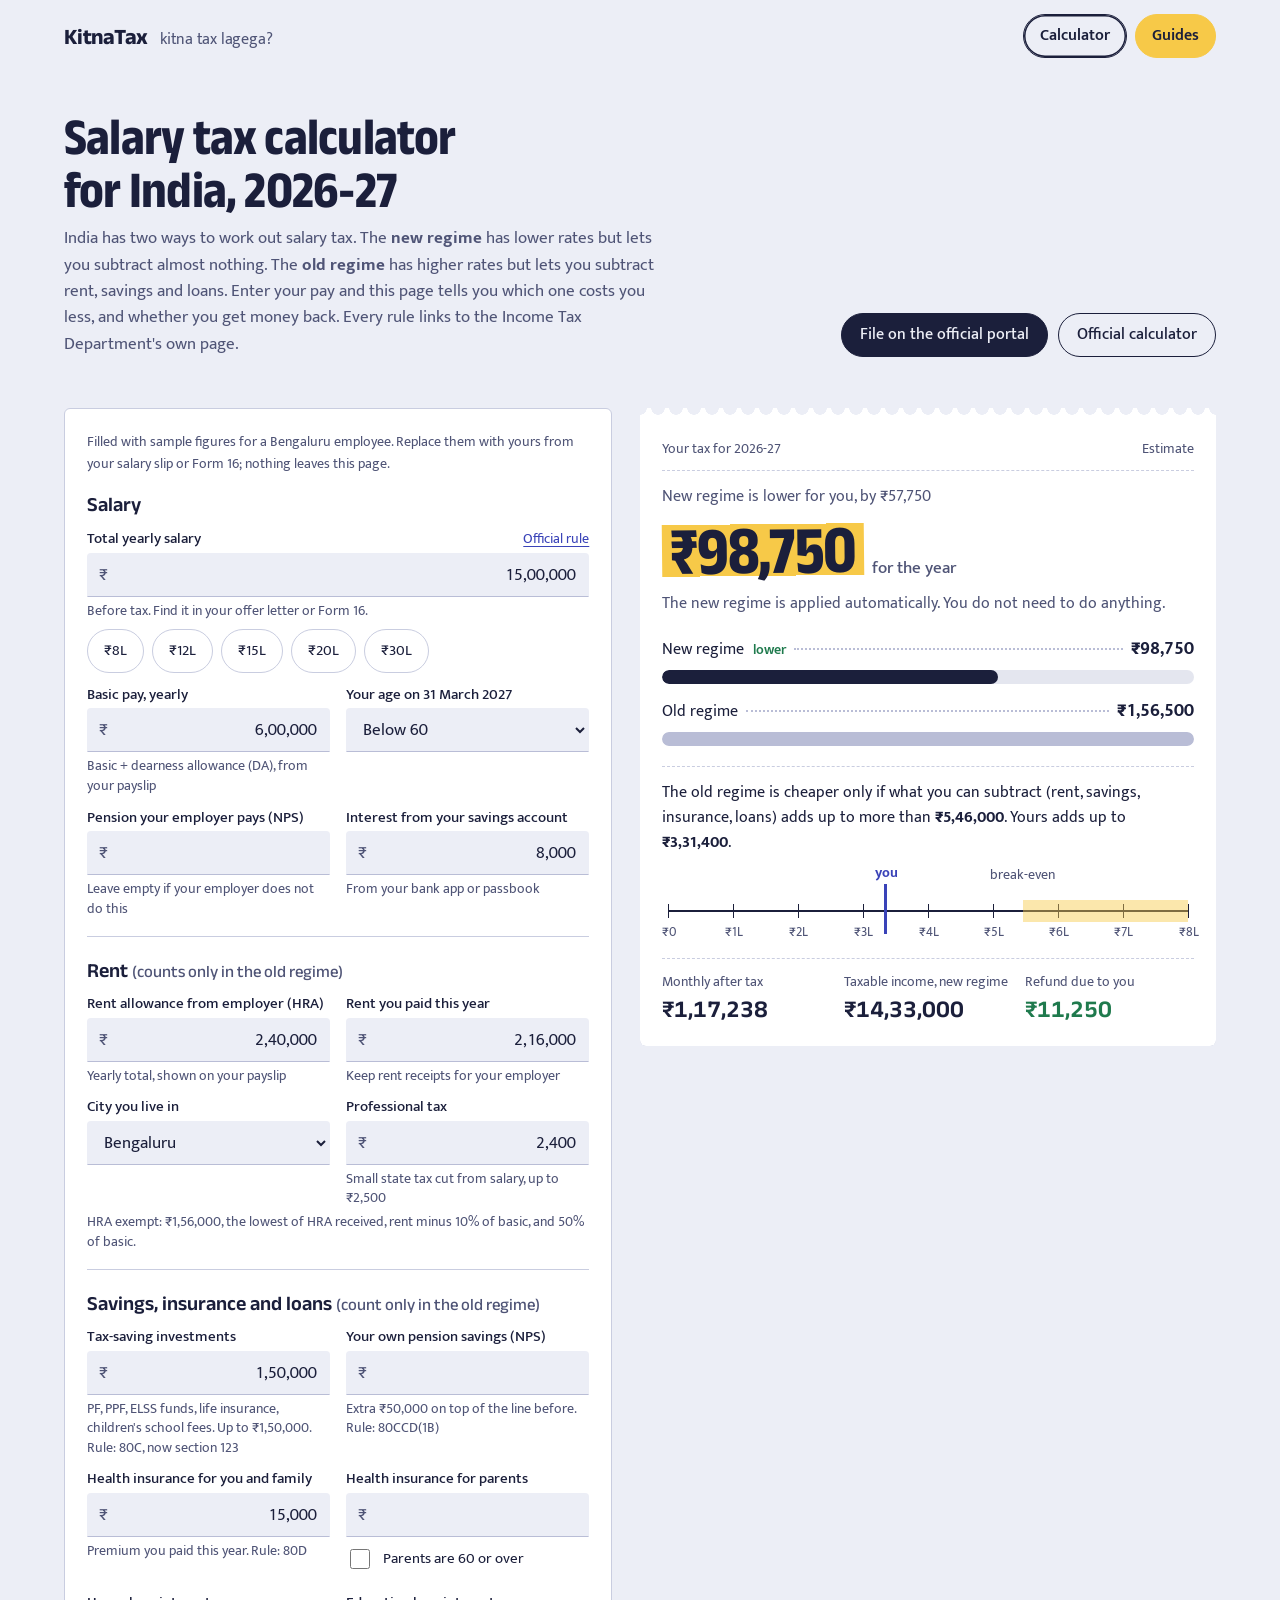
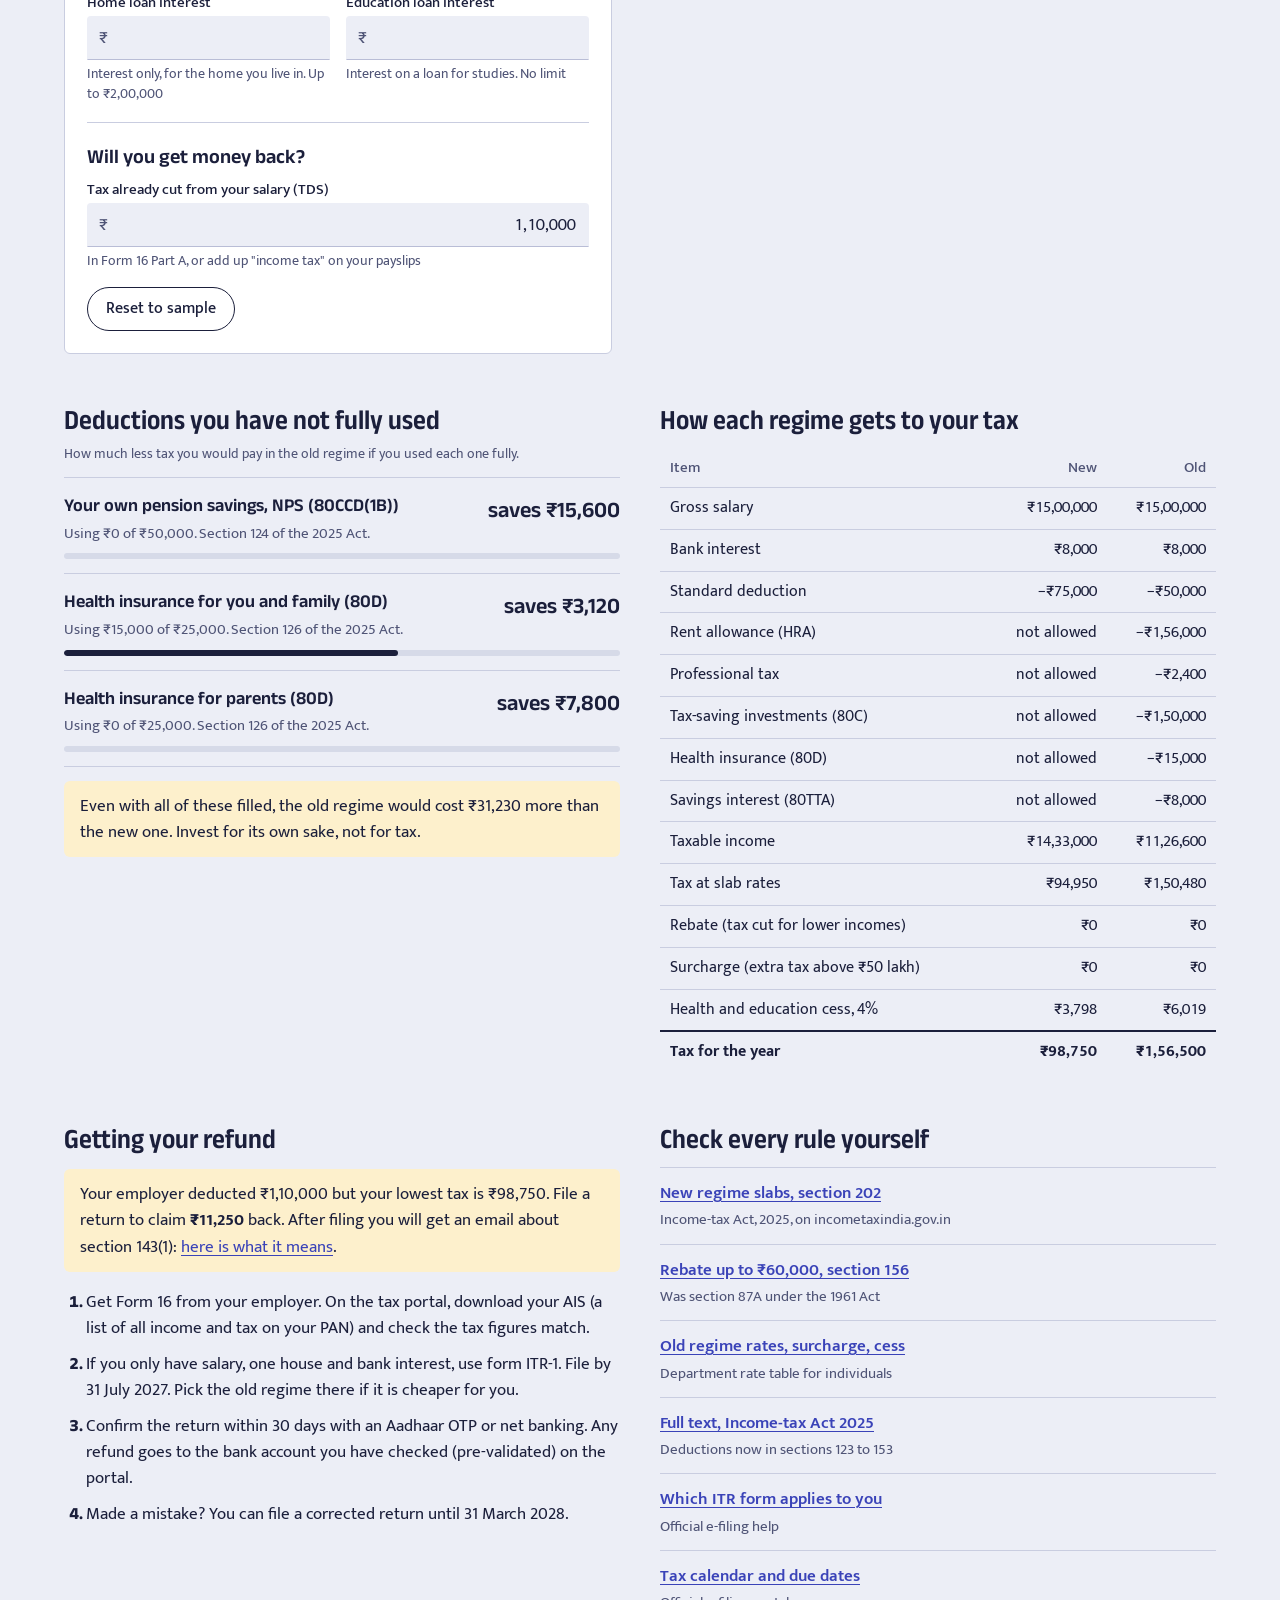
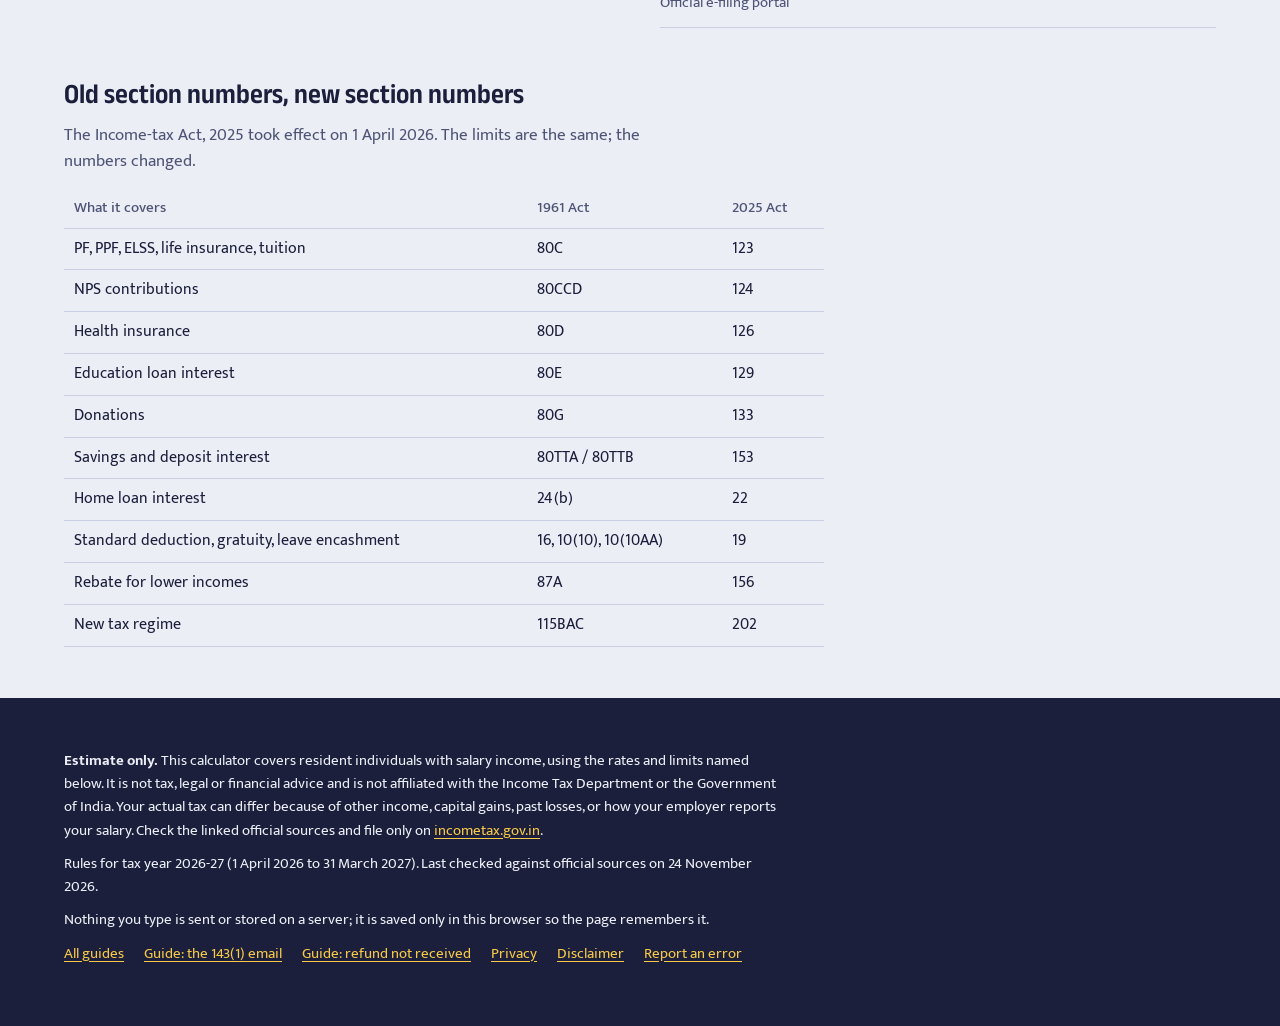
==== commit b3b05fd9: "Add a Guides page and a Guides button on every page Top bar on every page with Calculator and Guides" ====
--- a/index.html
+++ b/index.html
@@ -132,12 +132,14 @@
 @media(max-width:900px){.tool{grid-template-columns:minmax(0,1fr)}.readout{position:static;order:-1}.cols{grid-template-columns:minmax(0,1fr);gap:32px}}
 @media(max-width:600px){.grid2{grid-template-columns:minmax(0,1fr)}.panel{padding:16px}.readout{padding-top:26px}table{font-size:14px}th,td{padding:6px 4px}.ruler .tick:nth-of-type(even) i{display:none}}
 @media(prefers-reduced-motion:reduce){.fill,.ruler .you{transition:none}}
+
+.topbar{display:flex;flex-wrap:wrap;align-items:center;justify-content:space-between;gap:8px 16px;max-width:calc(1240px + 2*max(5vw,16px));margin:0 auto;padding:14px max(5vw,16px) 0}.topbar .tb-home{font-family:"Anek Latin",Mukta,sans-serif;font-weight:700;font-size:22px;letter-spacing:-.01em;color:var(--ink);text-decoration:none}.topbar .tb-home span{font-family:Mukta,sans-serif;font-weight:400;font-size:16px;color:var(--mute);margin-left:8px}.topbar .tb-links{display:flex;gap:8px}.topbar .tb-links a{display:inline-flex;align-items:center;min-height:44px;padding:0 16px;border-radius:22px;font-weight:600;font-size:16px;text-decoration:none;color:var(--ink);border:1.5px solid currentColor}.topbar .tb-links a.tb-guides{background:var(--hl);color:#1b1f3b;border-color:var(--hl)}.topbar .tb-links a[aria-current=page]{box-shadow:inset 0 0 0 1.5px #1b1f3b}.topbar a:focus-visible{outline:3px solid var(--accInk);outline-offset:2px}
 </style>
 </head>
 <body>
+<nav class="topbar" aria-label="Site"><a class="tb-home" href="index.html">KitnaTax <span>kitna tax lagega?</span></a><span class="tb-links"><a aria-current="page" href="index.html">Calculator</a><a class="tb-guides" href="guides/index.html">Guides</a></span></nav>
 <header class="band"><div class="wrap top">
   <div>
-    <p class="brand">KitnaTax <span>kitna tax lagega?</span></p>
     <h1>Salary tax calculator for India, 2026-27</h1>
     <p class="lede">India has two ways to work out salary tax. The <b>new regime</b> has lower rates but lets you subtract almost nothing. The <b>old regime</b> has higher rates but lets you subtract rent, savings and loans. Enter your pay and this page tells you which one costs you less, and whether you get money back. Every rule links to the Income Tax Department's own page.</p>
   </div>
@@ -269,7 +271,7 @@
   <p><b>Estimate only.</b> This calculator covers resident individuals with salary income, using the rates and limits named below. It is not tax, legal or financial advice and is not affiliated with the Income Tax Department or the Government of India. Your actual tax can differ because of other income, capital gains, past losses, or how your employer reports your salary. Check the linked official sources and file only on <a href="https://www.incometax.gov.in/iec/foportal/" rel="noopener">incometax.gov.in</a>.</p>
   <p id="fresh">Loading tax rules.</p>
   <p>Nothing you type is sent or stored on a server; it is saved only in this browser so the page remembers it.</p>
-  <p class="foot"><a href="guides/intimation-143-1.html">Guide: the 143(1) email</a> <a href="guides/refund-not-received.html">Guide: refund not received</a> <a href="privacy.html">Privacy</a> <a href="disclaimer.html">Disclaimer</a> <a href="#" data-report>Report an error</a></p>
+  <p class="foot"><a href="guides/index.html">All guides</a> <a href="guides/intimation-143-1.html">Guide: the 143(1) email</a> <a href="guides/refund-not-received.html">Guide: refund not received</a> <a href="privacy.html">Privacy</a> <a href="disclaimer.html">Disclaimer</a> <a href="#" data-report>Report an error</a></p>
 </div></footer>
 
 <script src="assets/site.js"></script>
